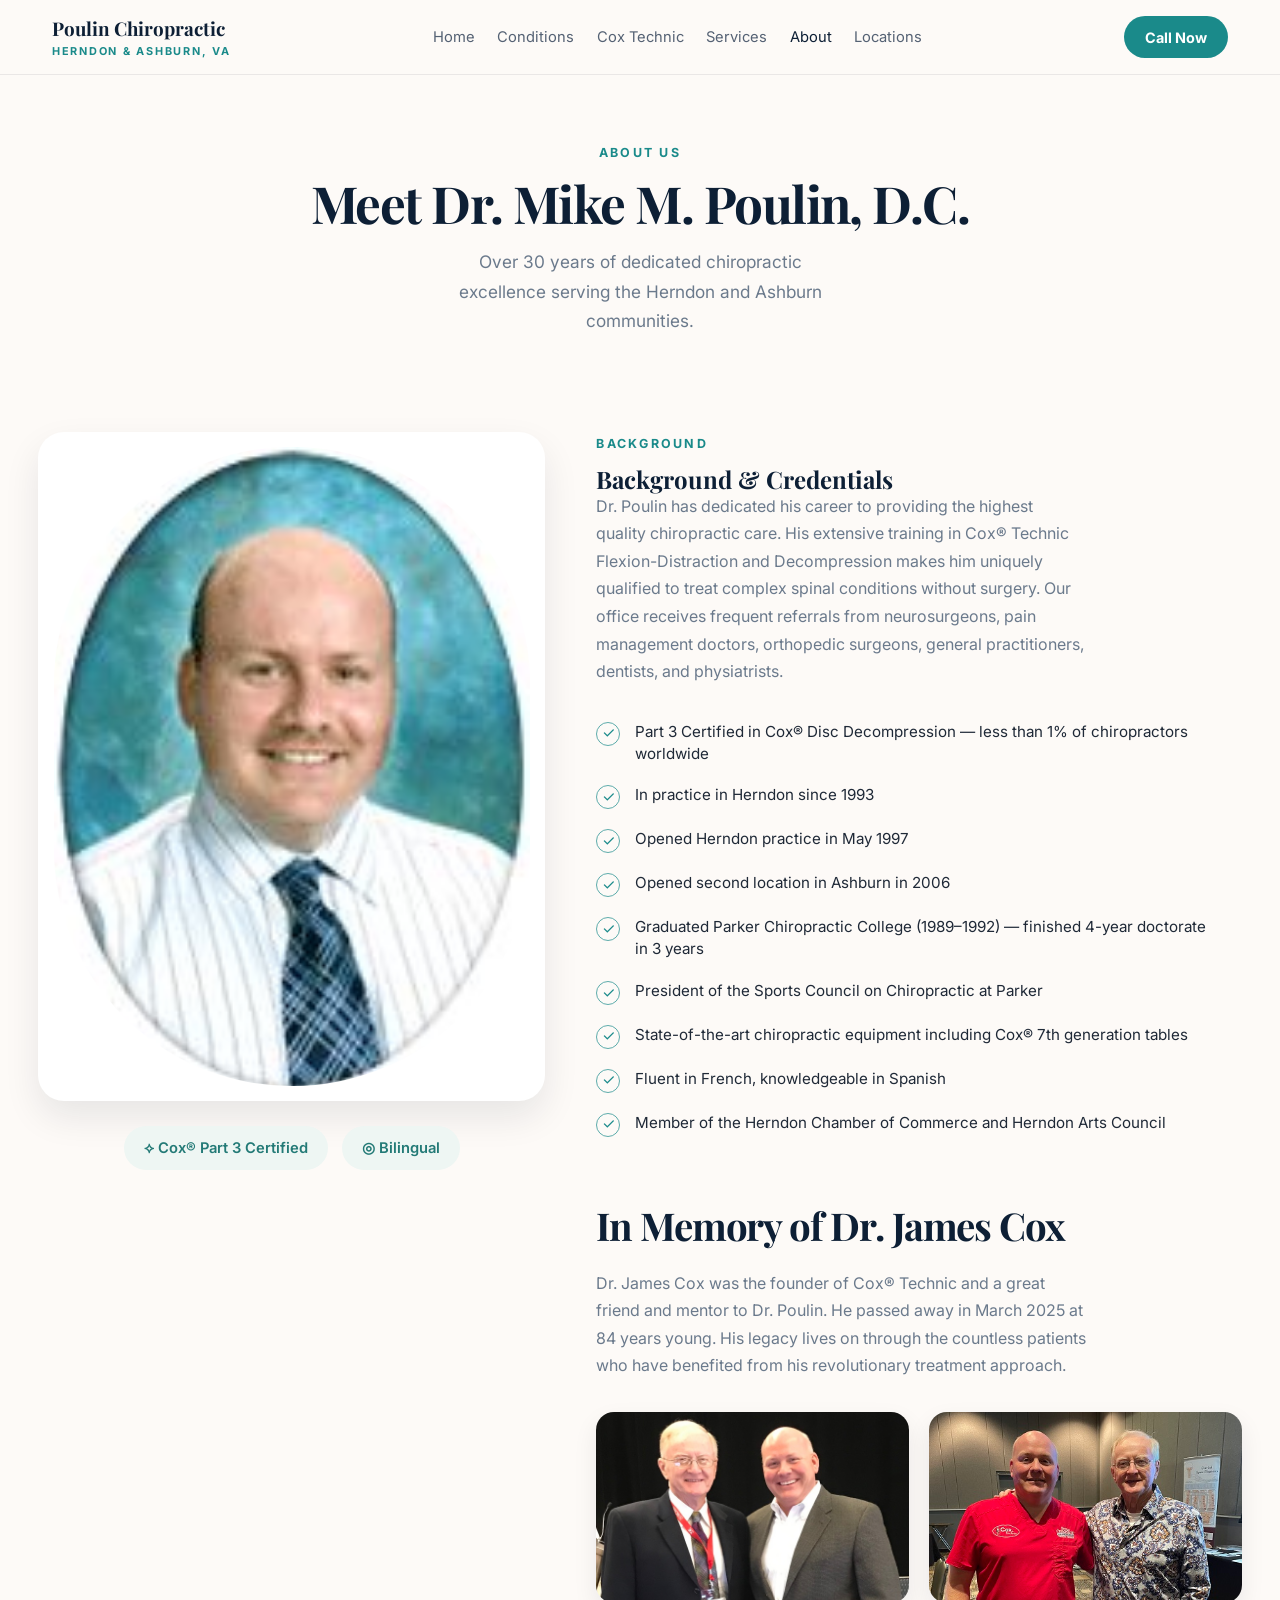
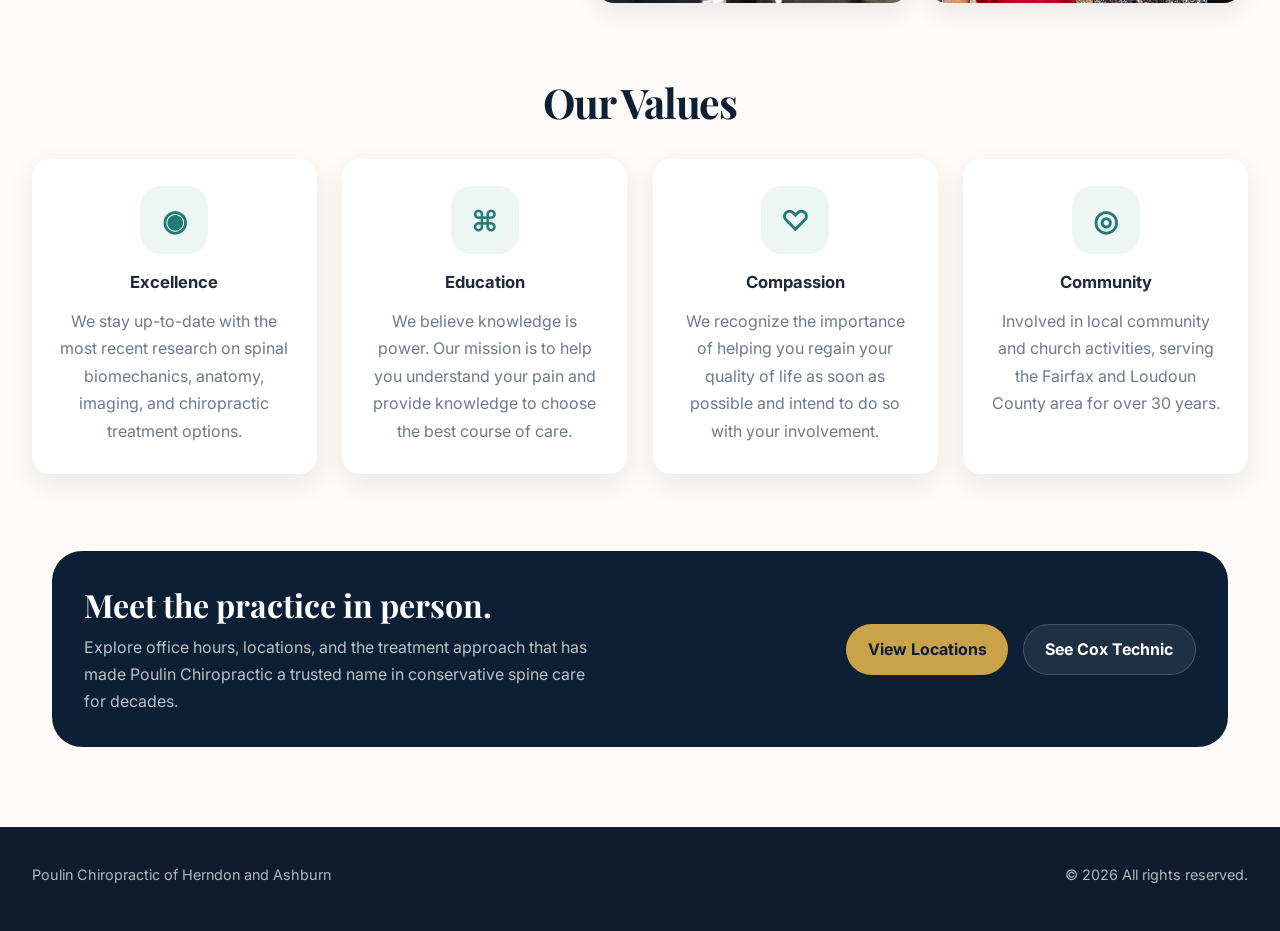
==== About/index.html @ 586e1677 "Add about page header intro" ====
<!DOCTYPE html>
<html lang="en">
<head>
<meta charset="UTF-8">
<meta name="viewport" content="width=device-width, initial-scale=1.0">
<title>About Us | Poulin Chiropractic</title>
<style>
  @import url("https://fonts.googleapis.com/css2?family=Inter:wght@400;500;600;700&family=Playfair+Display:wght@600;700&display=swap");
  *, *::before, *::after { box-sizing: border-box; margin: 0; padding: 0; }
  :root {
    --navy: #0d1f35;
    --teal: #1a8a8a;
    --gold: #c9a24a;
    --warm-white: #fdfaf7;
    --paper: #f7faf9;
    --text-dark: #1f2937;
    --text-mid: #64748b;
    --border: #dbe4ea;
    --font-serif: "Playfair Display", Georgia, "Times New Roman", serif;
    --font-sans: "Inter", -apple-system, BlinkMacSystemFont, "Segoe UI", Helvetica, Arial, sans-serif;
  }
  html { scroll-behavior: smooth; }
  body { font-family: var(--font-sans); background: var(--warm-white); color: var(--text-dark); }
  a { color: inherit; text-decoration: none; }
  img { max-width: 100%; display: block; }

  nav {
    position: sticky; top: 0; z-index: 50;
    background: rgba(253, 250, 247, 0.92);
    backdrop-filter: blur(14px);
    border-bottom: 1px solid rgba(15, 23, 42, 0.08);
  }
  .nav-inner {
    max-width: 1240px; margin: 0 auto; padding: 0 2rem;
    min-height: 74px; display: flex; align-items: center; justify-content: space-between; gap: 2rem;
  }
  .nav-logo { font-family: var(--font-serif); font-size: 1.18rem; font-weight: 700; color: var(--navy); }
  .nav-logo span { display: block; font-family: var(--font-sans); font-size: 0.68rem; text-transform: uppercase; letter-spacing: 0.16em; color: var(--teal); margin-top: 0.2rem; }
  .nav-links { list-style: none; display: flex; gap: 1.4rem; color: #556274; font-size: 0.92rem; }
  .nav-links a:hover, .nav-links a.active { color: var(--navy); }
  .nav-cta {
    background: var(--teal); color: #fff; padding: 0.8rem 1.3rem; border-radius: 999px;
    font-weight: 700; font-size: 0.9rem;
  }

  .page-hero {
    max-width: 1360px; margin: 0 auto; padding: 4.8rem 2.4rem 2.2rem;
    display: grid; grid-template-columns: minmax(420px, 0.88fr) minmax(0, 1.12fr); gap: 3.2rem; align-items: start;
  }
  .page-header {
    max-width: 1360px; margin: 0 auto; padding: 4.4rem 2.4rem 1.2rem;
    text-align: center;
  }
  .page-header .eyebrow {
    margin-bottom: 0.95rem;
  }
  .page-header h1 {
    margin-bottom: 1rem;
  }
  .page-subtitle {
    max-width: 34ch; margin: 0 auto;
    font-size: 1.08rem; line-height: 1.72; color: #6b7a8c;
  }
  .portrait-wrap { display: flex; flex-direction: column; gap: 1.55rem; }
  .portrait-card {
    border-radius: 30px;
  }
  .portrait-frame {
    background: #fff;
    border-radius: 26px; padding: 0.95rem;
    box-shadow: 0 16px 36px rgba(15, 23, 42, 0.09);
  }
  .portrait-image {
    border-radius: 999px; aspect-ratio: 1 / 1.34; width: min(100%, 520px);
    object-fit: cover; object-position: top center; margin: 0 auto;
  }
  .portrait-badges { display: flex; gap: 0.9rem; flex-wrap: wrap; justify-content: center; }
  .portrait-badge {
    display: inline-flex; align-items: center; gap: 0.55rem;
    background: #eef6f3;
    border-radius: 999px; padding: 0.82rem 1.24rem; color: #237a76; font-weight: 600; font-size: 0.92rem;
  }

  .about-copy { padding-top: 0.25rem; }
  .eyebrow { color: var(--teal); text-transform: uppercase; letter-spacing: 0.18em; font-size: 0.78rem; font-weight: 700; margin-bottom: 1rem; }
  h1, h2 { font-family: var(--font-serif); color: var(--navy); line-height: 1.08; }
  h1 { font-size: clamp(2.45rem, 4vw, 3.65rem); margin-bottom: 1.6rem; letter-spacing: -0.03em; }
  .intro {
    font-size: 1rem; line-height: 1.72; color: #6b7a8c;
    max-width: 49ch; margin-bottom: 2.2rem;
  }
  .credentials-list { list-style: none; display: grid; gap: 1.2rem; margin-top: 1.95rem; max-width: 62ch; }
  .credentials-list li {
    display: grid; grid-template-columns: 24px 1fr; gap: 0.9rem; align-items: start;
    font-size: 0.95rem; line-height: 1.46; color: #1f2937;
  }
  .check {
    width: 24px; height: 24px; border-radius: 50%;
    border: 1.5px solid rgba(26,138,138,0.7); color: var(--teal);
    display: inline-flex; align-items: center; justify-content: center; font-size: 0.95rem; margin-top: 0.05rem;
  }

  .memory-section {
    max-width: 1360px; margin: 0 auto; padding: 0 2.4rem 4.8rem;
    display: grid; grid-template-columns: minmax(420px, 0.88fr) minmax(0, 1.12fr); gap: 3.2rem;
  }
  .memory-spacer { min-height: 1px; }
  .memory-copy h2 { font-size: clamp(2.1rem, 3vw, 3.05rem); margin-bottom: 1.45rem; letter-spacing: -0.03em; }
  .memory-copy p { color: #6b7a8c; line-height: 1.72; font-size: 1rem; max-width: 49ch; margin-bottom: 0; }
  .memory-copy p:last-child { margin-bottom: 0; }
  .values {
    max-width: 1380px; margin: 0 auto; padding: 0 2rem 4.8rem;
  }
  .values-header { margin-bottom: 2.2rem; text-align: center; }
  .values-header h2 { font-size: clamp(2.3rem, 3.2vw, 3.5rem); letter-spacing: -0.03em; }
  .values-grid { display: grid; grid-template-columns: repeat(4, minmax(0, 1fr)); gap: 1.6rem; }
  .value-card {
    background: #fff;
    border-radius: 18px; padding: 1.7rem 1.6rem 1.8rem;
    box-shadow: 0 10px 28px rgba(15, 23, 42, 0.08);
    text-align: center;
  }
  .value-icon {
    width: 68px; height: 68px; border-radius: 20px; margin: 0 auto 1.2rem;
    background: #eef6f3; color: #237a76; display: inline-flex; align-items: center; justify-content: center;
    font-size: 1.8rem; font-weight: 600;
  }
  .value-card h3 {
    font-family: var(--font-sans); font-size: 1.04rem; line-height: 1.2;
    color: #1f2937; margin-bottom: 0.9rem; font-weight: 700;
  }
  .value-card p { color: #6b7a8c; line-height: 1.72; font-size: 1rem; }
  .memory-gallery { display: grid; grid-template-columns: 1fr 1fr; gap: 1.2rem; margin-top: 2rem; max-width: 860px; }
  .memory-gallery img {
    width: 100%; aspect-ratio: 1.18 / 0.72; object-fit: cover; object-position: top center;
    border-radius: 18px; box-shadow: 0 10px 24px rgba(15, 23, 42, 0.08);
  }
  .cta-strip {
    max-width: 1240px; margin: 0 auto; padding: 0 2rem 5rem;
  }
  .cta-box {
    background: var(--navy); color: #fff; border-radius: 30px;
    padding: 2rem; display: flex; justify-content: space-between; gap: 1.5rem; align-items: center; flex-wrap: wrap;
  }
  .cta-box h3 { font-family: var(--font-serif); font-size: 2rem; margin-bottom: 0.5rem; }
  .cta-box p { color: rgba(255,255,255,0.72); line-height: 1.7; max-width: 52ch; }
  .cta-actions { display: flex; gap: 0.9rem; flex-wrap: wrap; }
  .btn-primary, .btn-secondary {
    display: inline-flex; align-items: center; justify-content: center;
    padding: 0.9rem 1.35rem; border-radius: 999px; font-weight: 700;
  }
  .btn-primary { background: var(--gold); color: var(--navy); }
  .btn-secondary { background: rgba(255,255,255,0.08); color: #fff; border: 1px solid rgba(255,255,255,0.18); }

  footer {
    background: #0f1c2e; color: rgba(255,255,255,0.68);
    padding: 2.4rem 2rem 3rem;
  }
  .footer-inner { max-width: 1240px; margin: 0 auto; display: flex; justify-content: space-between; gap: 1rem; flex-wrap: wrap; }
  .footer-inner p { font-size: 0.9rem; }

  @media (max-width: 980px) {
    .page-hero, .memory-section { grid-template-columns: 1fr; gap: 2.5rem; }
    .values-grid { grid-template-columns: repeat(2, minmax(0, 1fr)); }
    .memory-spacer { display: none; }
    .intro, .credentials-list, .memory-copy p { max-width: none; }
    .memory-gallery { max-width: none; }
  }
  @media (max-width: 720px) {
    .nav-inner { padding: 0 1.2rem; }
    .nav-links { display: none; }
    .page-header, .page-hero, .memory-section, .cta-strip, .values { padding-left: 1.2rem; padding-right: 1.2rem; }
    .page-hero { padding-top: 3rem; }
    .values-grid { grid-template-columns: 1fr; }
    .memory-gallery { grid-template-columns: 1fr; }
    .portrait-image { width: 100%; }
  }
</style>
</head>
<body>
<nav>
  <div class="nav-inner">
    <a href="/" class="nav-logo">
      Poulin Chiropractic
      <span>Herndon &amp; Ashburn, VA</span>
    </a>
    <ul class="nav-links">
      <li><a href="/">Home</a></li>
      <li><a href="/#conditions">Conditions</a></li>
      <li><a href="/#treatment">Cox Technic</a></li>
      <li><a href="/#services">Services</a></li>
      <li><a href="/About/" class="active">About</a></li>
      <li><a href="/#hours">Locations</a></li>
    </ul>
    <a href="tel:7037234040" class="nav-cta">Call Now</a>
  </div>
</nav>

<main>
  <section class="page-header">
    <div class="eyebrow">About Us</div>
    <h1>Meet Dr. Mike M. Poulin, D.C.</h1>
    <p class="page-subtitle">Over 30 years of dedicated chiropractic excellence serving the Herndon and Ashburn communities.</p>
  </section>

  <section class="page-hero">
    <div class="portrait-wrap">
      <div class="portrait-card">
        <div class="portrait-frame">
          <img src="/assets/local/dr-poulin-portrait.jpg" alt="Dr. Mike Poulin" class="portrait-image">
        </div>
      </div>
      <div class="portrait-badges">
        <div class="portrait-badge">⟡ Cox® Part 3 Certified</div>
        <div class="portrait-badge">◎ Bilingual</div>
      </div>
    </div>

    <div class="about-copy">
      <div class="eyebrow">Background</div>
      <h2>Background &amp; Credentials</h2>
      <p class="intro">Dr. Poulin has dedicated his career to providing the highest quality chiropractic care. His extensive training in Cox® Technic Flexion-Distraction and Decompression makes him uniquely qualified to treat complex spinal conditions without surgery. Our office receives frequent referrals from neurosurgeons, pain management doctors, orthopedic surgeons, general practitioners, dentists, and physiatrists.</p>

      <ul class="credentials-list">
        <li><span class="check">✓</span><span>Part 3 Certified in Cox® Disc Decompression — less than 1% of chiropractors worldwide</span></li>
        <li><span class="check">✓</span><span>In practice in Herndon since 1993</span></li>
        <li><span class="check">✓</span><span>Opened Herndon practice in May 1997</span></li>
        <li><span class="check">✓</span><span>Opened second location in Ashburn in 2006</span></li>
        <li><span class="check">✓</span><span>Graduated Parker Chiropractic College (1989–1992) — finished 4-year doctorate in 3 years</span></li>
        <li><span class="check">✓</span><span>President of the Sports Council on Chiropractic at Parker</span></li>
        <li><span class="check">✓</span><span>State-of-the-art chiropractic equipment including Cox® 7th generation tables</span></li>
        <li><span class="check">✓</span><span>Fluent in French, knowledgeable in Spanish</span></li>
        <li><span class="check">✓</span><span>Member of the Herndon Chamber of Commerce and Herndon Arts Council</span></li>
      </ul>
    </div>
  </section>

  <section class="memory-section">
    <div class="memory-spacer"></div>
    <article class="memory-copy">
      <h2>In Memory of Dr. James Cox</h2>
      <p>Dr. James Cox was the founder of Cox® Technic and a great friend and mentor to Dr. Poulin. He passed away in March 2025 at 84 years young. His legacy lives on through the countless patients who have benefited from his revolutionary treatment approach.</p>
      <div class="memory-gallery">
        <img src="/assets/local/doctor-cox.jpg" alt="Dr. Cox and Dr. Poulin">
        <img src="/assets/local/poulin-cox-2021.jpg" alt="Dr. Poulin with Dr. Cox">
      </div>
    </article>
  </section>

  <section class="values">
    <div class="values-header">
      <h2>Our Values</h2>
    </div>
    <div class="values-grid">
      <article class="value-card">
        <div class="value-icon">◉</div>
        <h3>Excellence</h3>
        <p>We stay up-to-date with the most recent research on spinal biomechanics, anatomy, imaging, and chiropractic treatment options.</p>
      </article>
      <article class="value-card">
        <div class="value-icon">⌘</div>
        <h3>Education</h3>
        <p>We believe knowledge is power. Our mission is to help you understand your pain and provide knowledge to choose the best course of care.</p>
      </article>
      <article class="value-card">
        <div class="value-icon">♡</div>
        <h3>Compassion</h3>
        <p>We recognize the importance of helping you regain your quality of life as soon as possible and intend to do so with your involvement.</p>
      </article>
      <article class="value-card">
        <div class="value-icon">◎</div>
        <h3>Community</h3>
        <p>Involved in local community and church activities, serving the Fairfax and Loudoun County area for over 30 years.</p>
      </article>
    </div>
  </section>

  <section class="cta-strip">
    <div class="cta-box">
      <div>
        <h3>Meet the practice in person.</h3>
        <p>Explore office hours, locations, and the treatment approach that has made Poulin Chiropractic a trusted name in conservative spine care for decades.</p>
      </div>
      <div class="cta-actions">
        <a href="/#hours" class="btn-primary">View Locations</a>
        <a href="/#treatment" class="btn-secondary">See Cox Technic</a>
      </div>
    </div>
  </section>
</main>

<footer>
  <div class="footer-inner">
    <p>Poulin Chiropractic of Herndon and Ashburn</p>
    <p>© 2026 All rights reserved.</p>
  </div>
</footer>
</body>
</html>
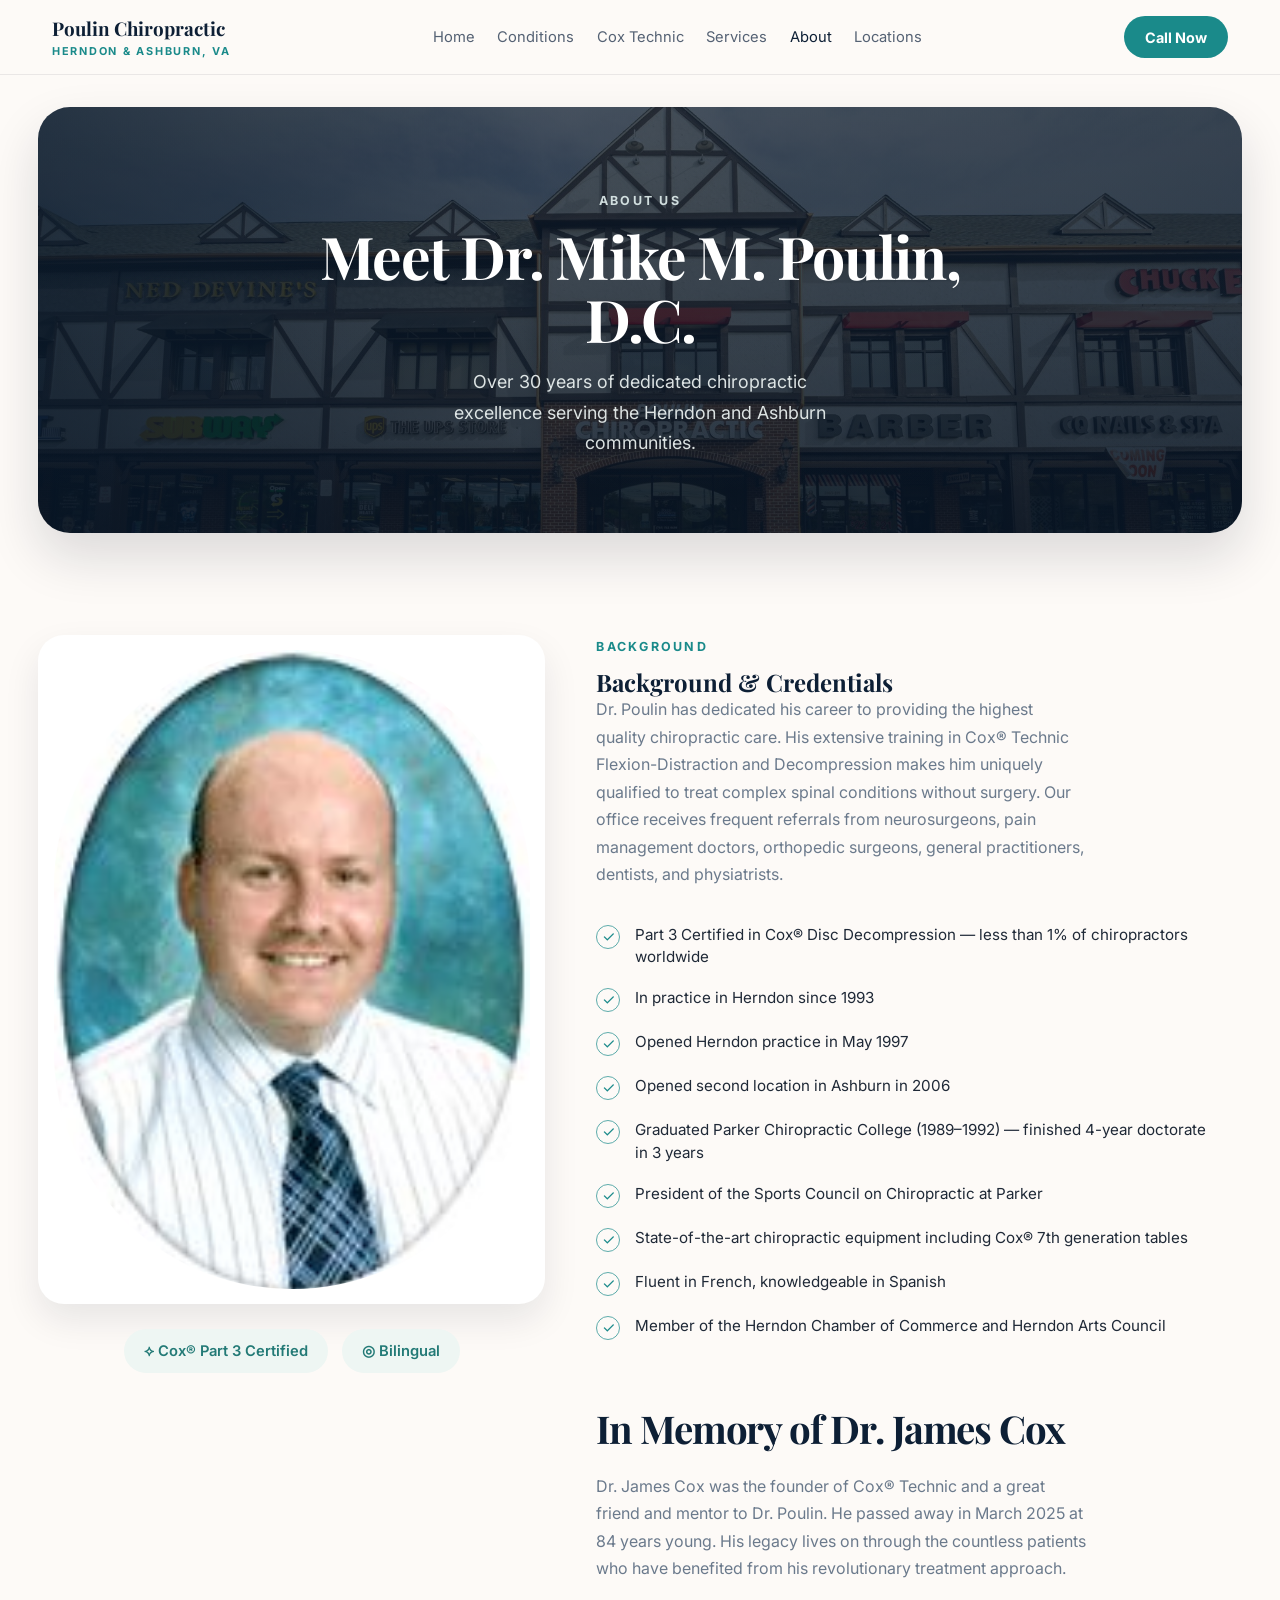
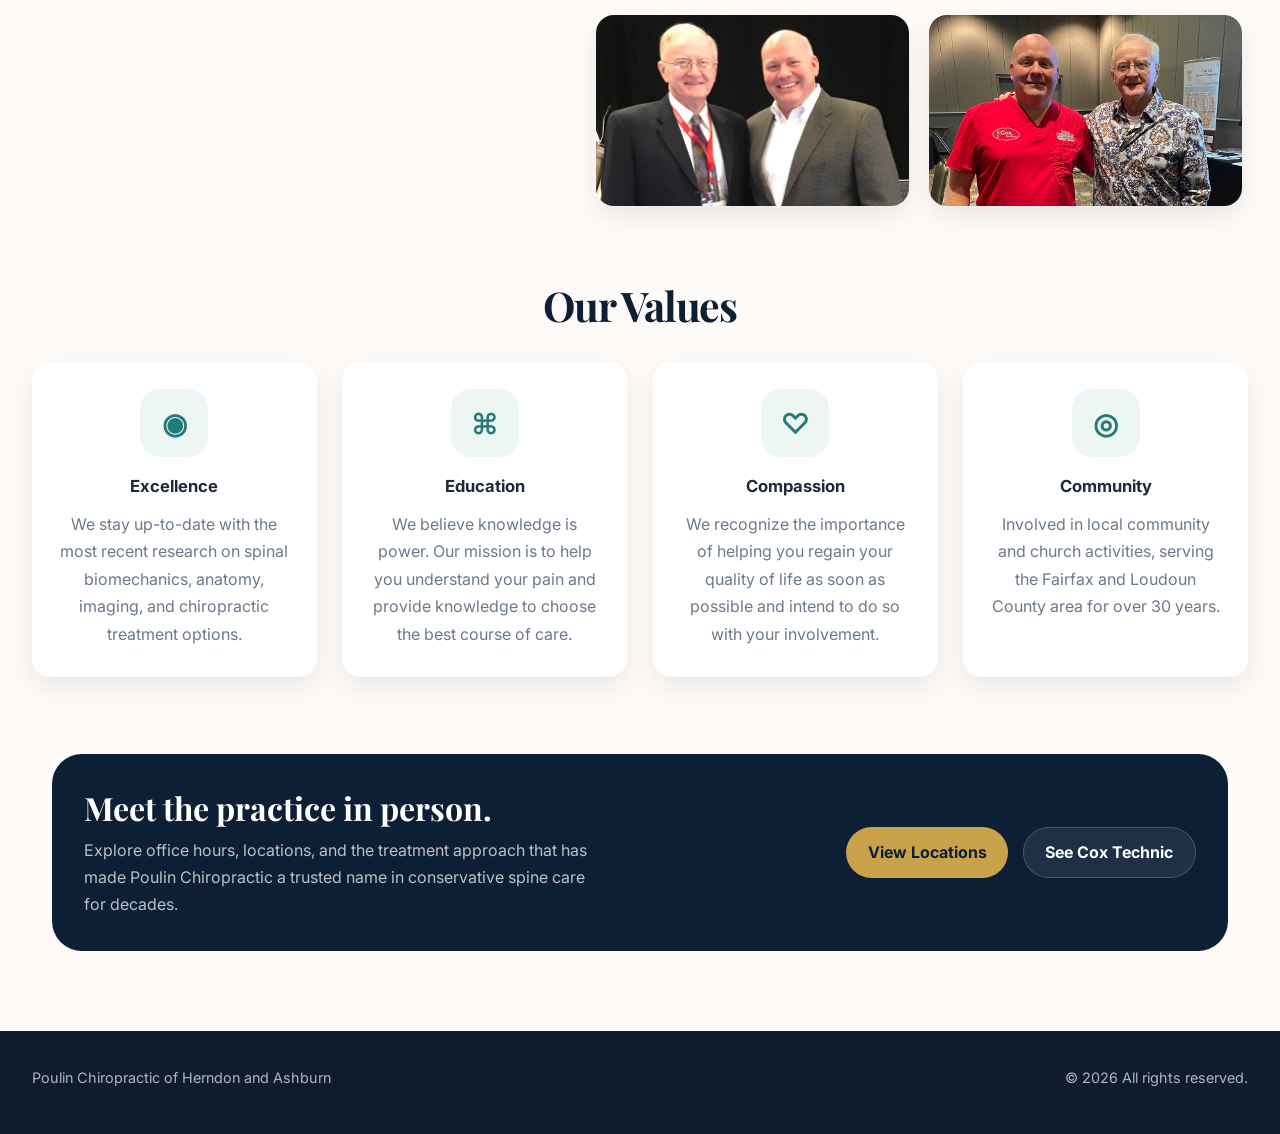
==== commit 9a487970: "Turn about intro into banner hero" ====
--- a/About/index.html
+++ b/About/index.html
@@ -48,18 +48,48 @@
     display: grid; grid-template-columns: minmax(420px, 0.88fr) minmax(0, 1.12fr); gap: 3.2rem; align-items: start;
   }
   .page-header {
-    max-width: 1360px; margin: 0 auto; padding: 4.4rem 2.4rem 1.2rem;
+    max-width: 1360px; margin: 0 auto; padding: 2rem 2.4rem 1.6rem;
+  }
+  .page-header-banner {
+    position: relative;
+    overflow: hidden;
+    min-height: 360px;
+    border-radius: 32px;
+    padding: 5.4rem 2.4rem 4.6rem;
+    display: flex;
+    align-items: center;
+    justify-content: center;
     text-align: center;
+    background:
+      linear-gradient(180deg, rgba(7, 20, 36, 0.48) 0%, rgba(7, 20, 36, 0.7) 100%),
+      linear-gradient(90deg, rgba(8, 27, 45, 0.78) 0%, rgba(10, 29, 48, 0.5) 42%, rgba(10, 29, 48, 0.64) 100%),
+      url("/assets/local/hero-bg.jpg") center 34% / cover no-repeat;
+    box-shadow: 0 24px 52px rgba(15, 23, 42, 0.14);
+  }
+  .page-header-banner::after {
+    content: "";
+    position: absolute;
+    inset: 0;
+    background: linear-gradient(180deg, rgba(255,255,255,0.02), rgba(255,255,255,0));
+    pointer-events: none;
+  }
+  .page-header-copy {
+    position: relative;
+    z-index: 1;
+    max-width: 760px;
   }
   .page-header .eyebrow {
     margin-bottom: 0.95rem;
+    color: rgba(230, 244, 242, 0.88);
   }
   .page-header h1 {
     margin-bottom: 1rem;
+    color: #ffffff;
+    font-size: clamp(2.8rem, 4.6vw, 4.7rem);
   }
   .page-subtitle {
     max-width: 34ch; margin: 0 auto;
-    font-size: 1.08rem; line-height: 1.72; color: #6b7a8c;
+    font-size: 1.12rem; line-height: 1.72; color: rgba(241, 247, 246, 0.9);
   }
   .portrait-wrap { display: flex; flex-direction: column; gap: 1.55rem; }
   .portrait-card {
@@ -171,6 +201,7 @@
     .nav-links { display: none; }
     .page-header, .page-hero, .memory-section, .cta-strip, .values { padding-left: 1.2rem; padding-right: 1.2rem; }
     .page-hero { padding-top: 3rem; }
+    .page-header-banner { min-height: 300px; padding: 4.2rem 1.4rem 3.5rem; border-radius: 26px; }
     .values-grid { grid-template-columns: 1fr; }
     .memory-gallery { grid-template-columns: 1fr; }
     .portrait-image { width: 100%; }
@@ -198,9 +229,13 @@
 
 <main>
   <section class="page-header">
-    <div class="eyebrow">About Us</div>
-    <h1>Meet Dr. Mike M. Poulin, D.C.</h1>
-    <p class="page-subtitle">Over 30 years of dedicated chiropractic excellence serving the Herndon and Ashburn communities.</p>
+    <div class="page-header-banner">
+      <div class="page-header-copy">
+        <div class="eyebrow">About Us</div>
+        <h1>Meet Dr. Mike M. Poulin, D.C.</h1>
+        <p class="page-subtitle">Over 30 years of dedicated chiropractic excellence serving the Herndon and Ashburn communities.</p>
+      </div>
+    </div>
   </section>
 
   <section class="page-hero">
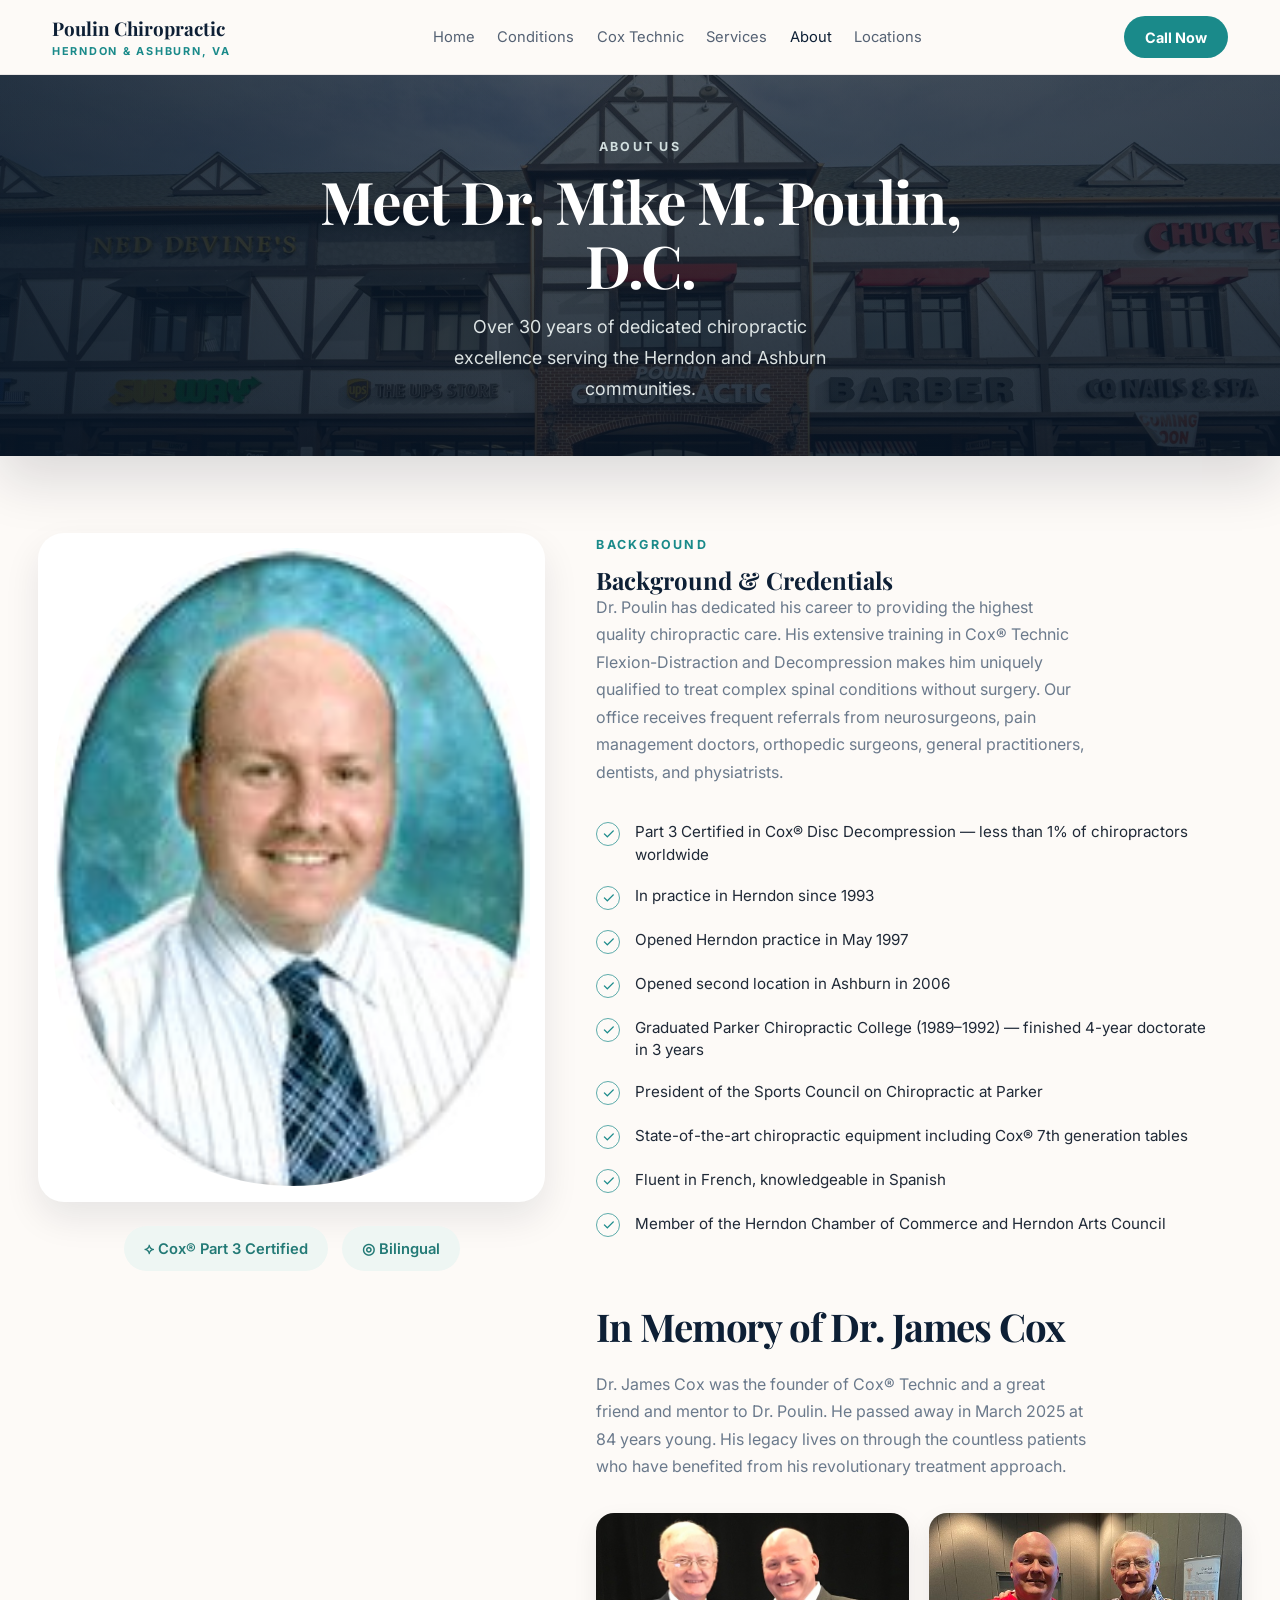
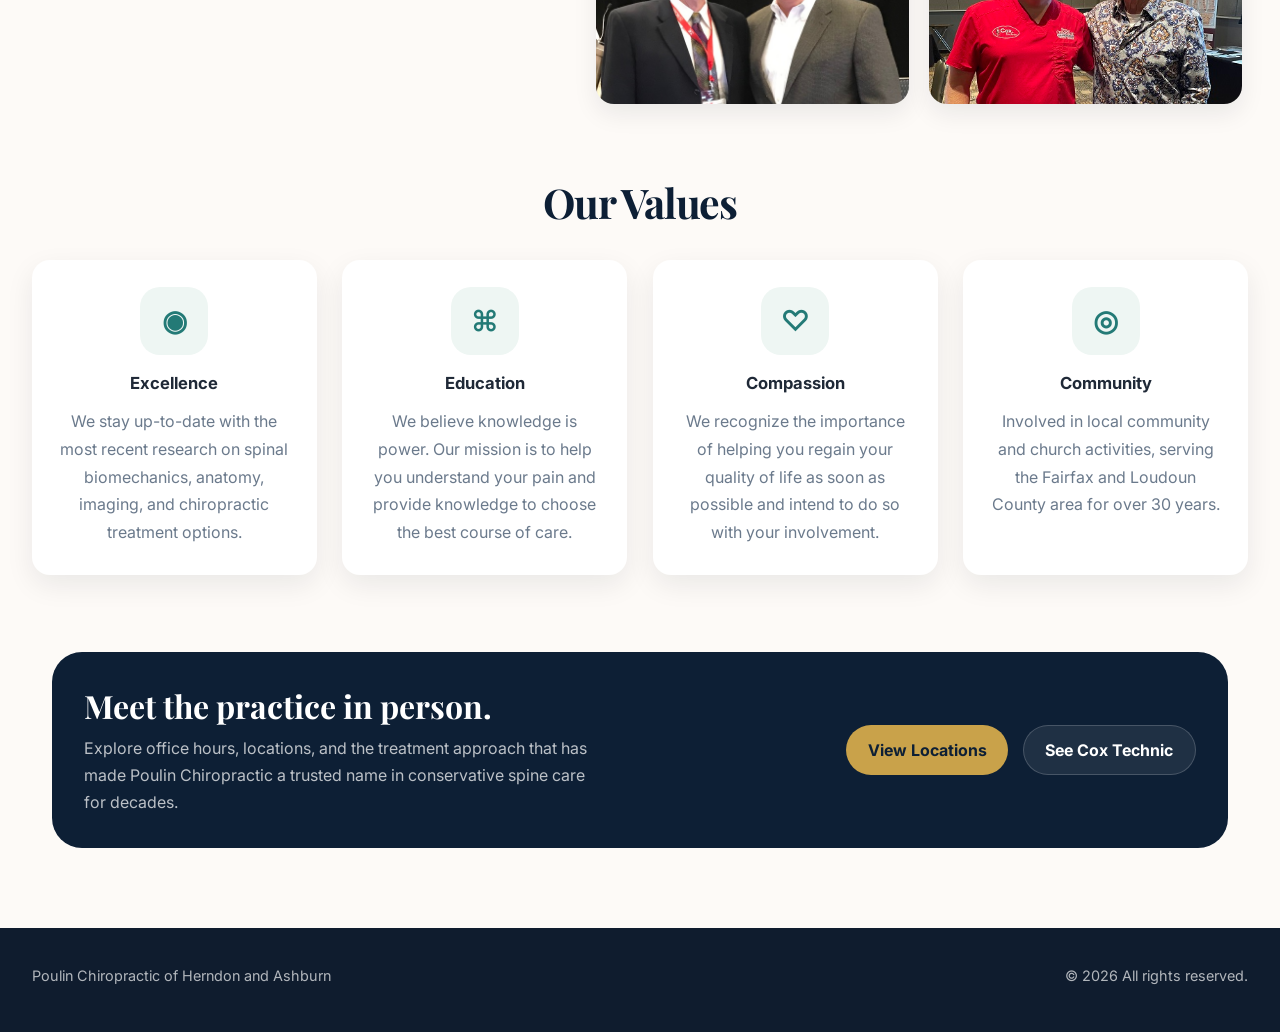
==== commit 0c37af9e: "Make about banner full width and shorter" ====
--- a/About/index.html
+++ b/About/index.html
@@ -48,14 +48,15 @@
     display: grid; grid-template-columns: minmax(420px, 0.88fr) minmax(0, 1.12fr); gap: 3.2rem; align-items: start;
   }
   .page-header {
-    max-width: 1360px; margin: 0 auto; padding: 2rem 2.4rem 1.6rem;
+    width: 100%;
+    padding: 0;
   }
   .page-header-banner {
     position: relative;
     overflow: hidden;
-    min-height: 360px;
-    border-radius: 32px;
-    padding: 5.4rem 2.4rem 4.6rem;
+    min-height: 250px;
+    border-radius: 0;
+    padding: 4rem 2rem 3.2rem;
     display: flex;
     align-items: center;
     justify-content: center;
@@ -77,6 +78,7 @@
     position: relative;
     z-index: 1;
     max-width: 760px;
+    margin: 0 auto;
   }
   .page-header .eyebrow {
     margin-bottom: 0.95rem;
@@ -199,9 +201,9 @@
   @media (max-width: 720px) {
     .nav-inner { padding: 0 1.2rem; }
     .nav-links { display: none; }
-    .page-header, .page-hero, .memory-section, .cta-strip, .values { padding-left: 1.2rem; padding-right: 1.2rem; }
+    .page-hero, .memory-section, .cta-strip, .values { padding-left: 1.2rem; padding-right: 1.2rem; }
     .page-hero { padding-top: 3rem; }
-    .page-header-banner { min-height: 300px; padding: 4.2rem 1.4rem 3.5rem; border-radius: 26px; }
+    .page-header-banner { min-height: 220px; padding: 3.2rem 1.4rem 2.5rem; }
     .values-grid { grid-template-columns: 1fr; }
     .memory-gallery { grid-template-columns: 1fr; }
     .portrait-image { width: 100%; }
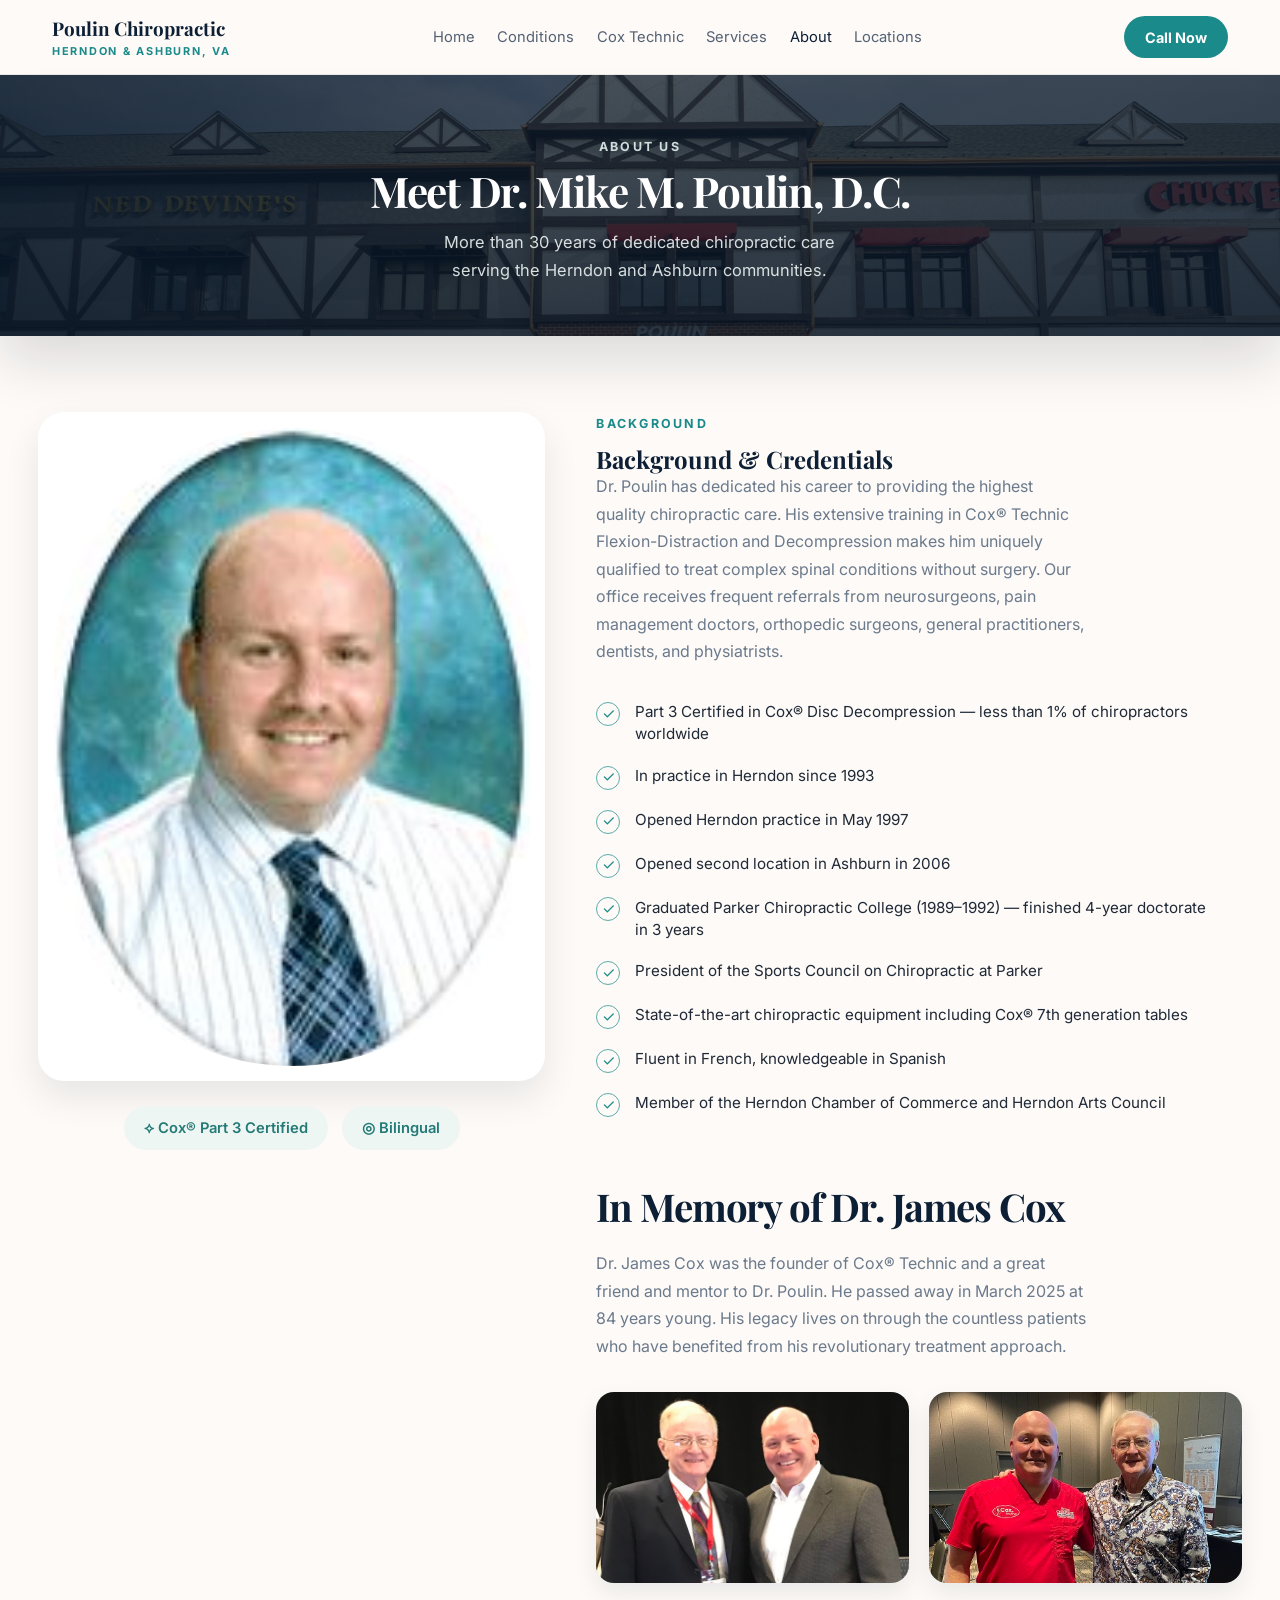
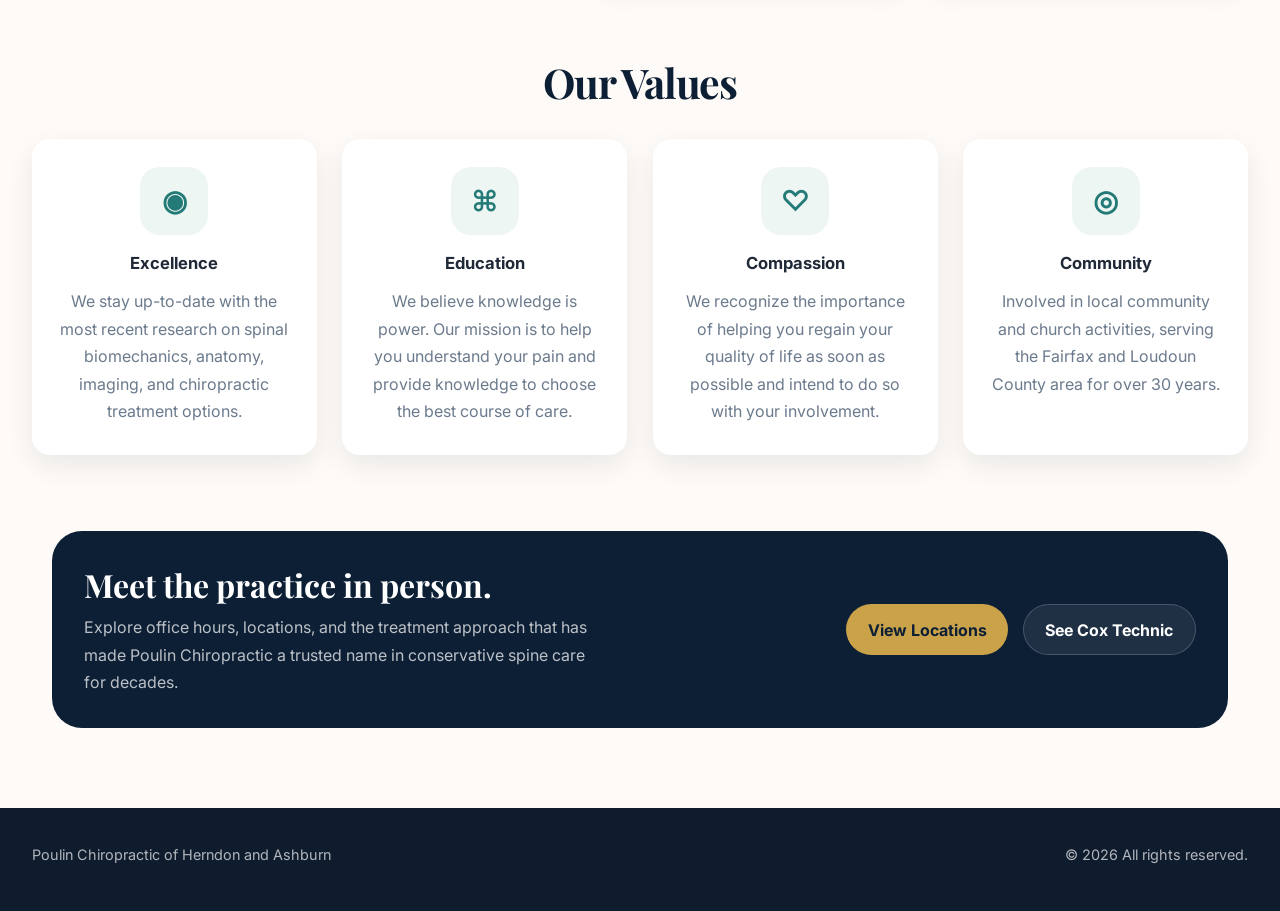
==== commit 830d4828: "Refine about banner copy and scale" ====
--- a/About/index.html
+++ b/About/index.html
@@ -77,7 +77,7 @@
   .page-header-copy {
     position: relative;
     z-index: 1;
-    max-width: 760px;
+    max-width: 900px;
     margin: 0 auto;
   }
   .page-header .eyebrow {
@@ -87,11 +87,12 @@
   .page-header h1 {
     margin-bottom: 1rem;
     color: #ffffff;
-    font-size: clamp(2.8rem, 4.6vw, 4.7rem);
+    font-size: clamp(2.35rem, 3.3vw, 3.75rem);
+    line-height: 1.04;
   }
   .page-subtitle {
-    max-width: 34ch; margin: 0 auto;
-    font-size: 1.12rem; line-height: 1.72; color: rgba(241, 247, 246, 0.9);
+    max-width: 42ch; margin: 0 auto;
+    font-size: 1.03rem; line-height: 1.68; color: rgba(241, 247, 246, 0.88);
   }
   .portrait-wrap { display: flex; flex-direction: column; gap: 1.55rem; }
   .portrait-card {
@@ -235,7 +236,7 @@
       <div class="page-header-copy">
         <div class="eyebrow">About Us</div>
         <h1>Meet Dr. Mike M. Poulin, D.C.</h1>
-        <p class="page-subtitle">Over 30 years of dedicated chiropractic excellence serving the Herndon and Ashburn communities.</p>
+        <p class="page-subtitle">More than 30 years of dedicated chiropractic care serving the Herndon and Ashburn communities.</p>
       </div>
     </div>
   </section>
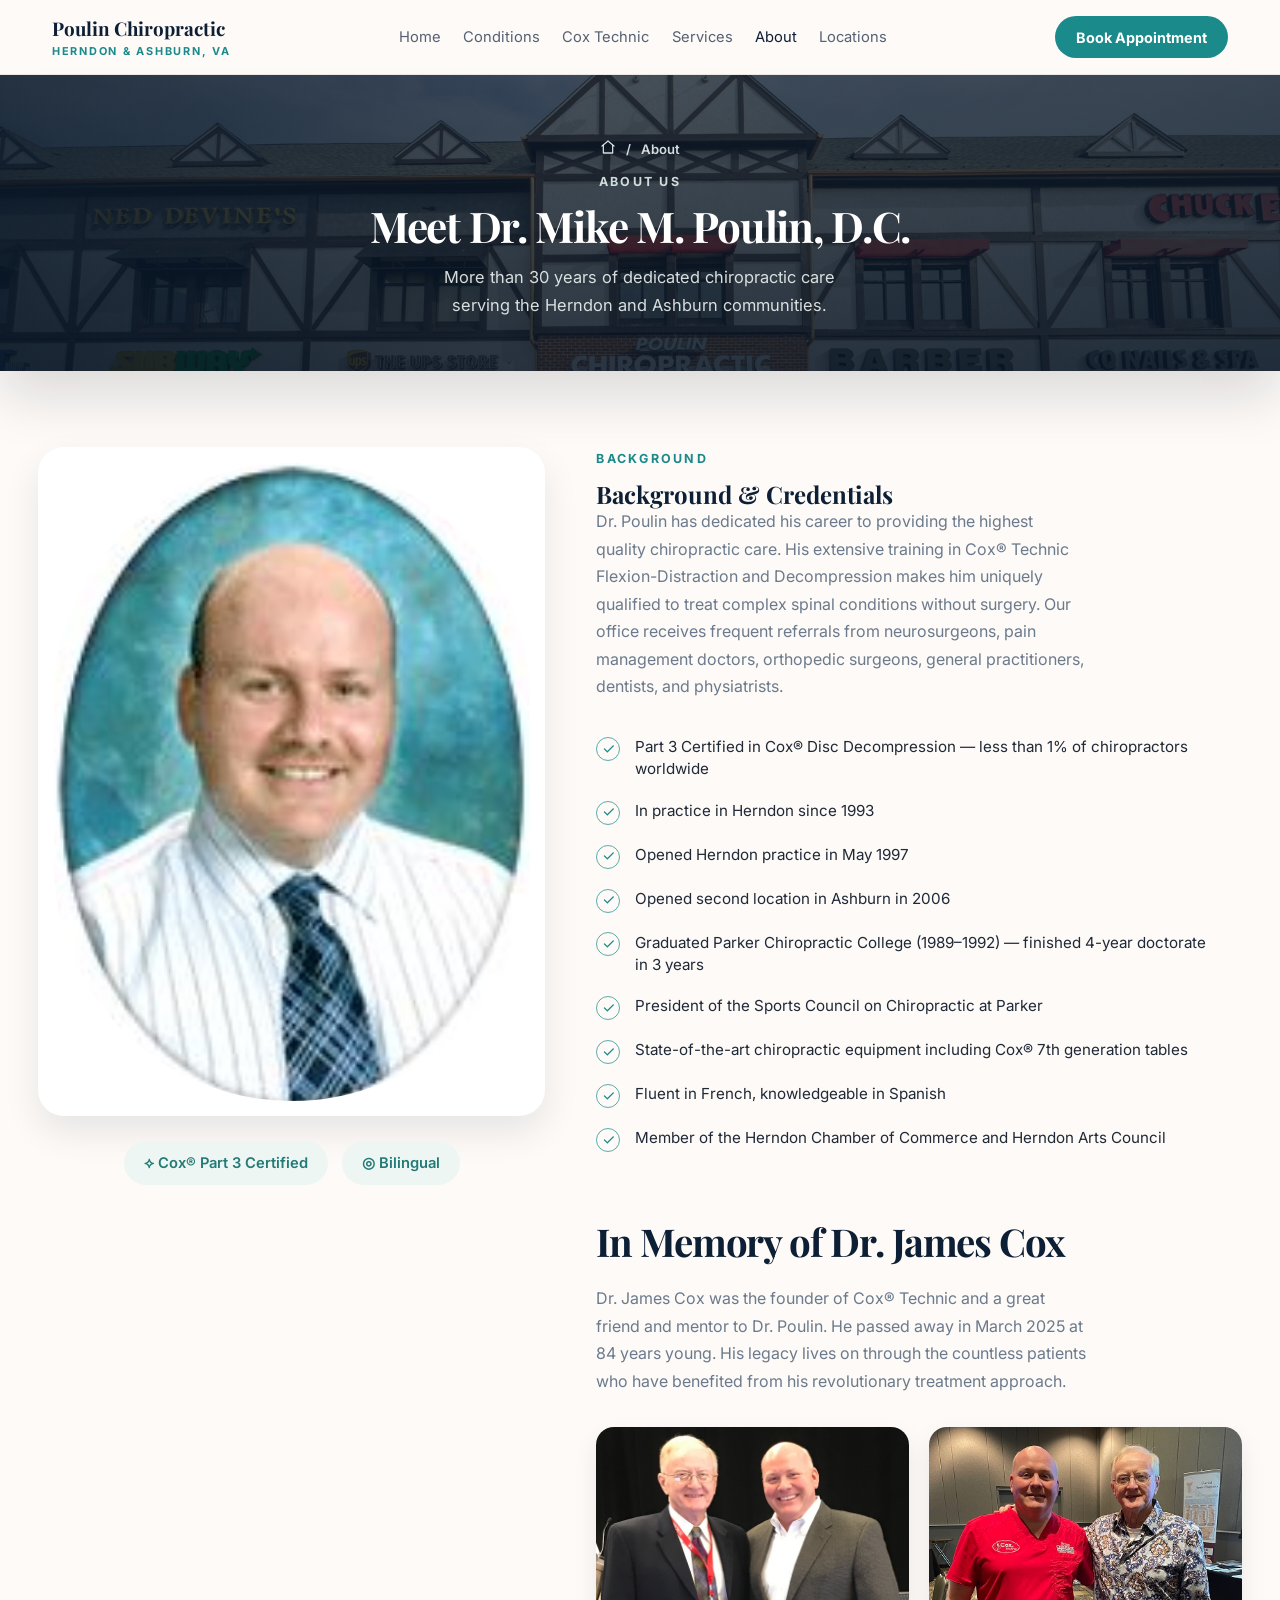
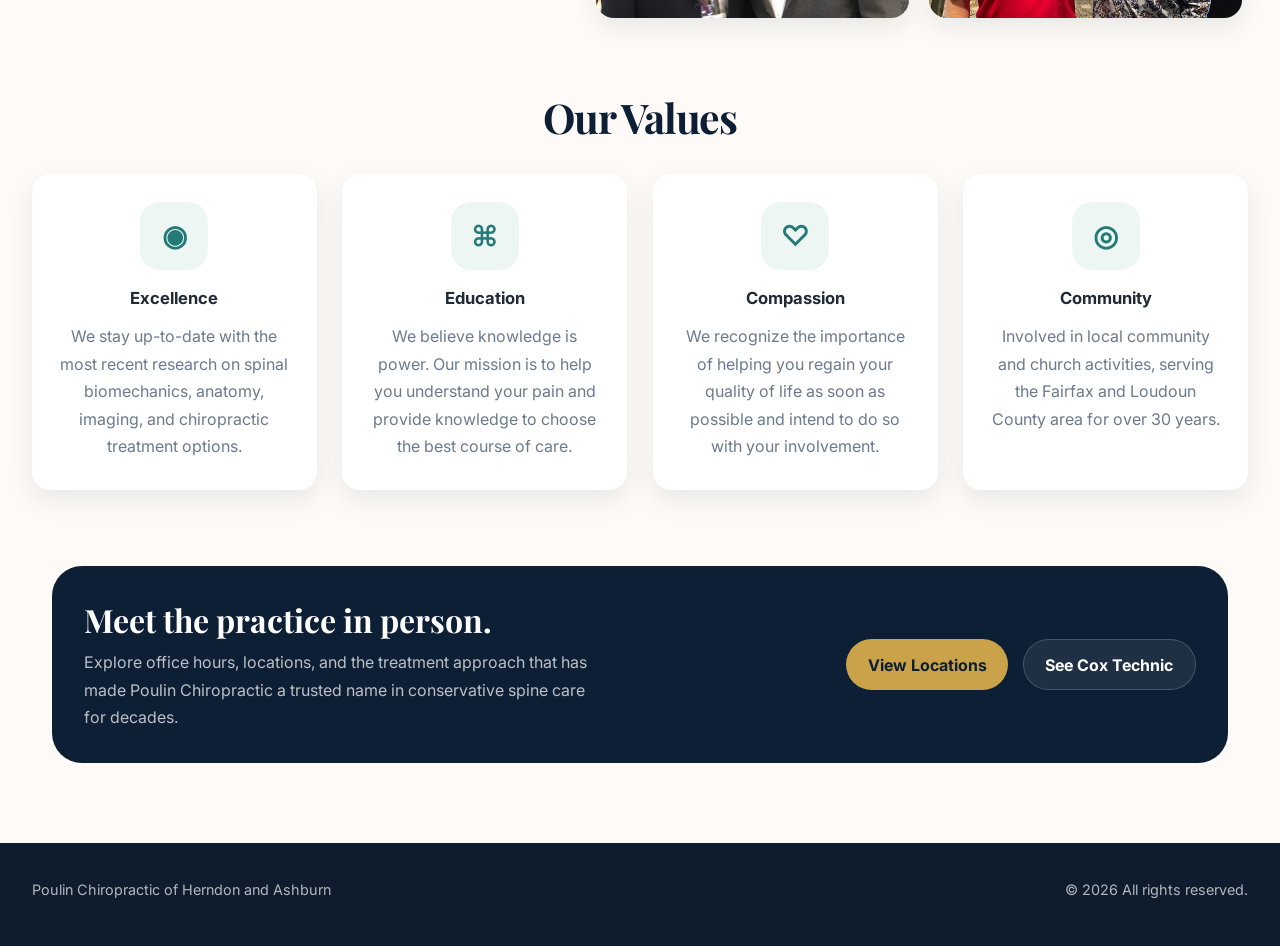
==== commit aad447f1: "Add contact page and update booking CTA" ====
--- a/About/index.html
+++ b/About/index.html
@@ -80,6 +80,16 @@
     max-width: 900px;
     margin: 0 auto;
   }
+  .banner-breadcrumb {
+    display: inline-flex; align-items: center; gap: 0.65rem;
+    margin-bottom: 1rem; color: rgba(239, 246, 245, 0.88); font-size: 0.82rem; font-weight: 600;
+  }
+  .banner-breadcrumb svg {
+    width: 16px; height: 16px; stroke: currentColor; fill: none; stroke-width: 1.9; stroke-linecap: round; stroke-linejoin: round;
+  }
+  .banner-breadcrumb a {
+    color: inherit;
+  }
   .page-header .eyebrow {
     margin-bottom: 0.95rem;
     color: rgba(230, 244, 242, 0.88);
@@ -220,13 +230,13 @@
     </a>
     <ul class="nav-links">
       <li><a href="/">Home</a></li>
-      <li><a href="/#conditions">Conditions</a></li>
+      <li><a href="/Conditions/">Conditions</a></li>
       <li><a href="/#treatment">Cox Technic</a></li>
-      <li><a href="/#services">Services</a></li>
+      <li><a href="/Services/">Services</a></li>
       <li><a href="/About/" class="active">About</a></li>
       <li><a href="/#hours">Locations</a></li>
     </ul>
-    <a href="tel:7037234040" class="nav-cta">Call Now</a>
+    <a href="/Contact/#contact-form" class="nav-cta">Book Appointment</a>
   </div>
 </nav>
 
@@ -234,6 +244,13 @@
   <section class="page-header">
     <div class="page-header-banner">
       <div class="page-header-copy">
+        <div class="banner-breadcrumb">
+          <a href="/" aria-label="Home">
+            <svg viewBox="0 0 24 24" aria-hidden="true"><path d="M3 10.5 12 3l9 7.5"></path><path d="M5 9.5V21h14V9.5"></path></svg>
+          </a>
+          <span>/</span>
+          <span>About</span>
+        </div>
         <div class="eyebrow">About Us</div>
         <h1>Meet Dr. Mike M. Poulin, D.C.</h1>
         <p class="page-subtitle">More than 30 years of dedicated chiropractic care serving the Herndon and Ashburn communities.</p>
@@ -320,7 +337,7 @@
         <p>Explore office hours, locations, and the treatment approach that has made Poulin Chiropractic a trusted name in conservative spine care for decades.</p>
       </div>
       <div class="cta-actions">
-        <a href="/#hours" class="btn-primary">View Locations</a>
+        <a href="/Contact/#locations" class="btn-primary">View Locations</a>
         <a href="/#treatment" class="btn-secondary">See Cox Technic</a>
       </div>
     </div>
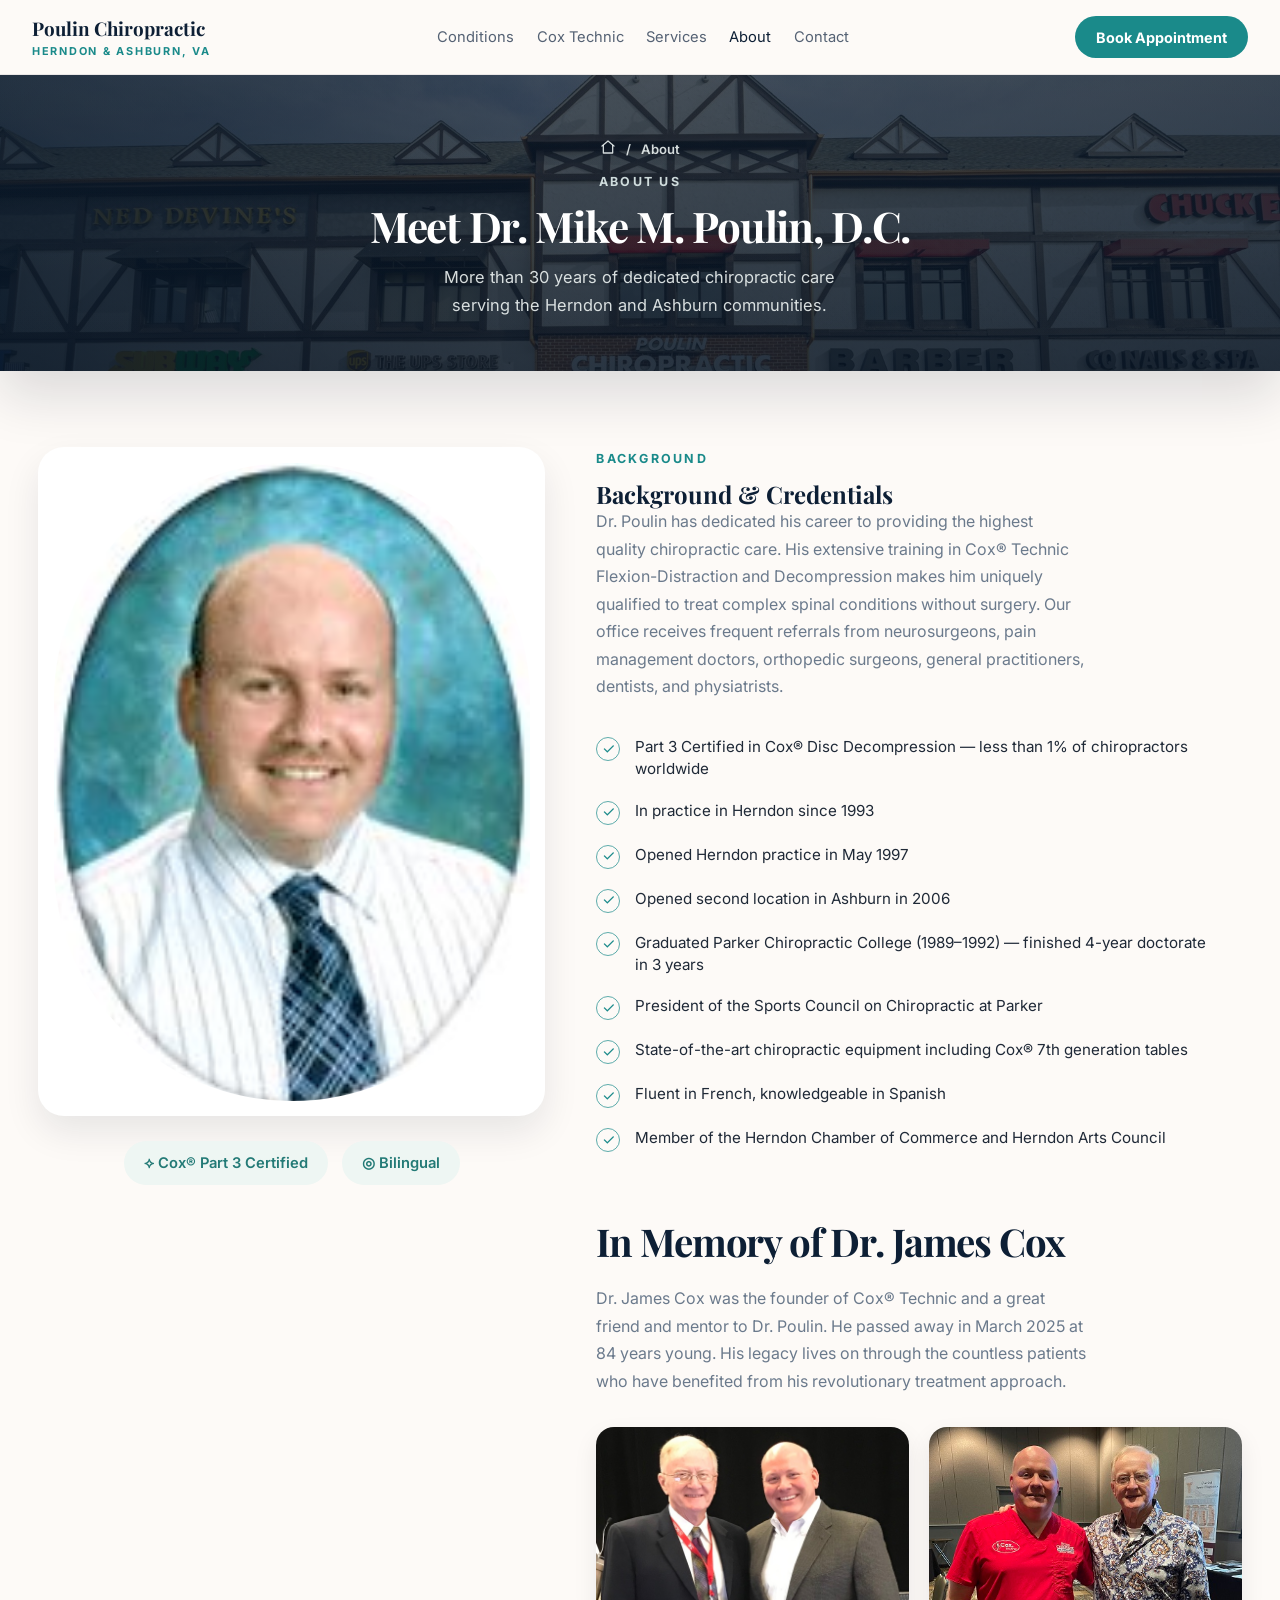
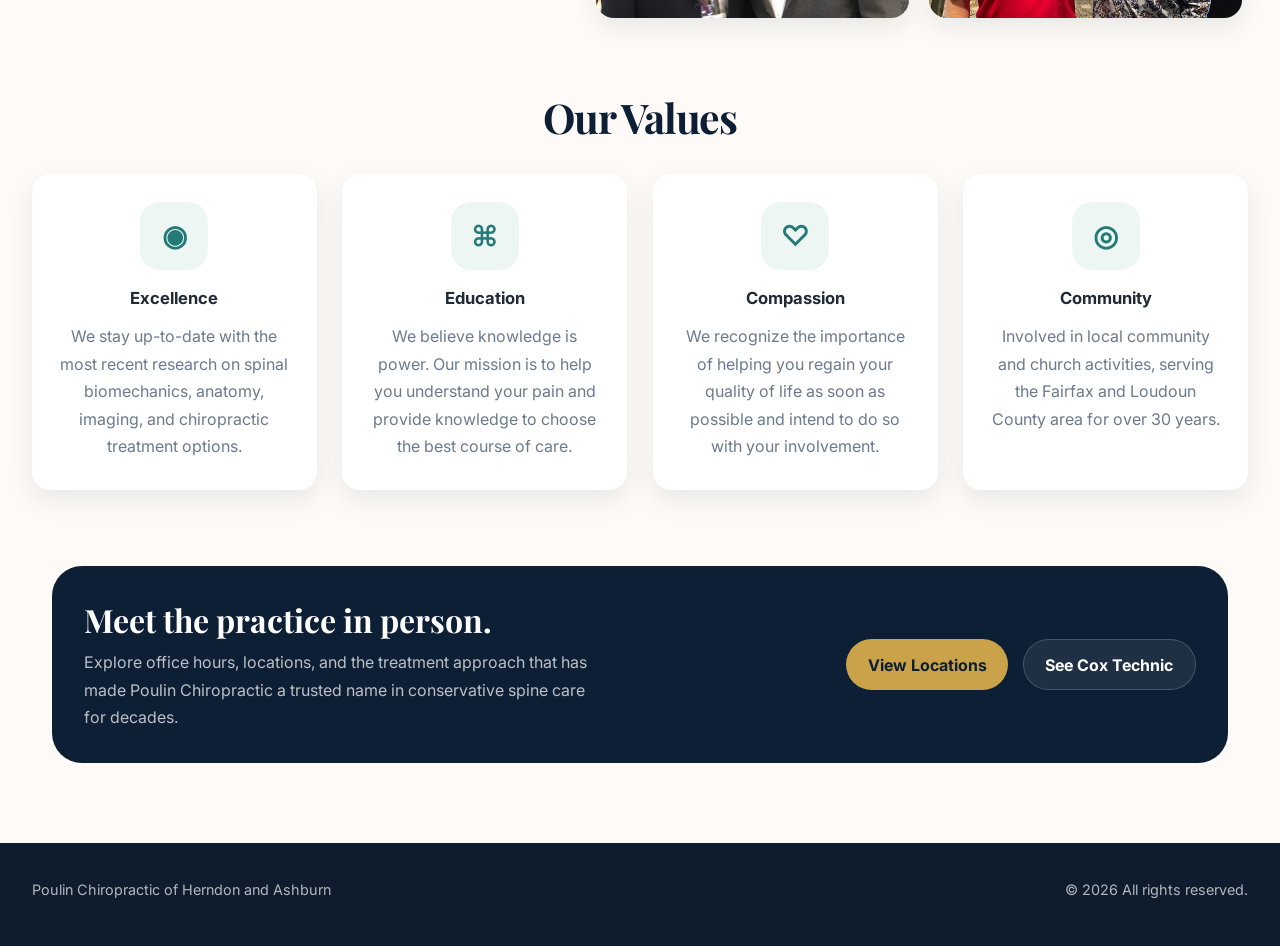
==== commit 4c6b4565: "Unify header across all pages" ====
--- a/About/index.html
+++ b/About/index.html
@@ -31,7 +31,7 @@
     border-bottom: 1px solid rgba(15, 23, 42, 0.08);
   }
   .nav-inner {
-    max-width: 1240px; margin: 0 auto; padding: 0 2rem;
+    max-width: 1320px; margin: 0 auto; padding: 0 2rem;
     min-height: 74px; display: flex; align-items: center; justify-content: space-between; gap: 2rem;
   }
   .nav-logo { font-family: var(--font-serif); font-size: 1.18rem; font-weight: 700; color: var(--navy); }
@@ -229,12 +229,11 @@
       <span>Herndon &amp; Ashburn, VA</span>
     </a>
     <ul class="nav-links">
-      <li><a href="/">Home</a></li>
       <li><a href="/Conditions/">Conditions</a></li>
       <li><a href="/#treatment">Cox Technic</a></li>
       <li><a href="/Services/">Services</a></li>
       <li><a href="/About/" class="active">About</a></li>
-      <li><a href="/#hours">Locations</a></li>
+      <li><a href="/Contact/">Contact</a></li>
     </ul>
     <a href="/Contact/#contact-form" class="nav-cta">Book Appointment</a>
   </div>
